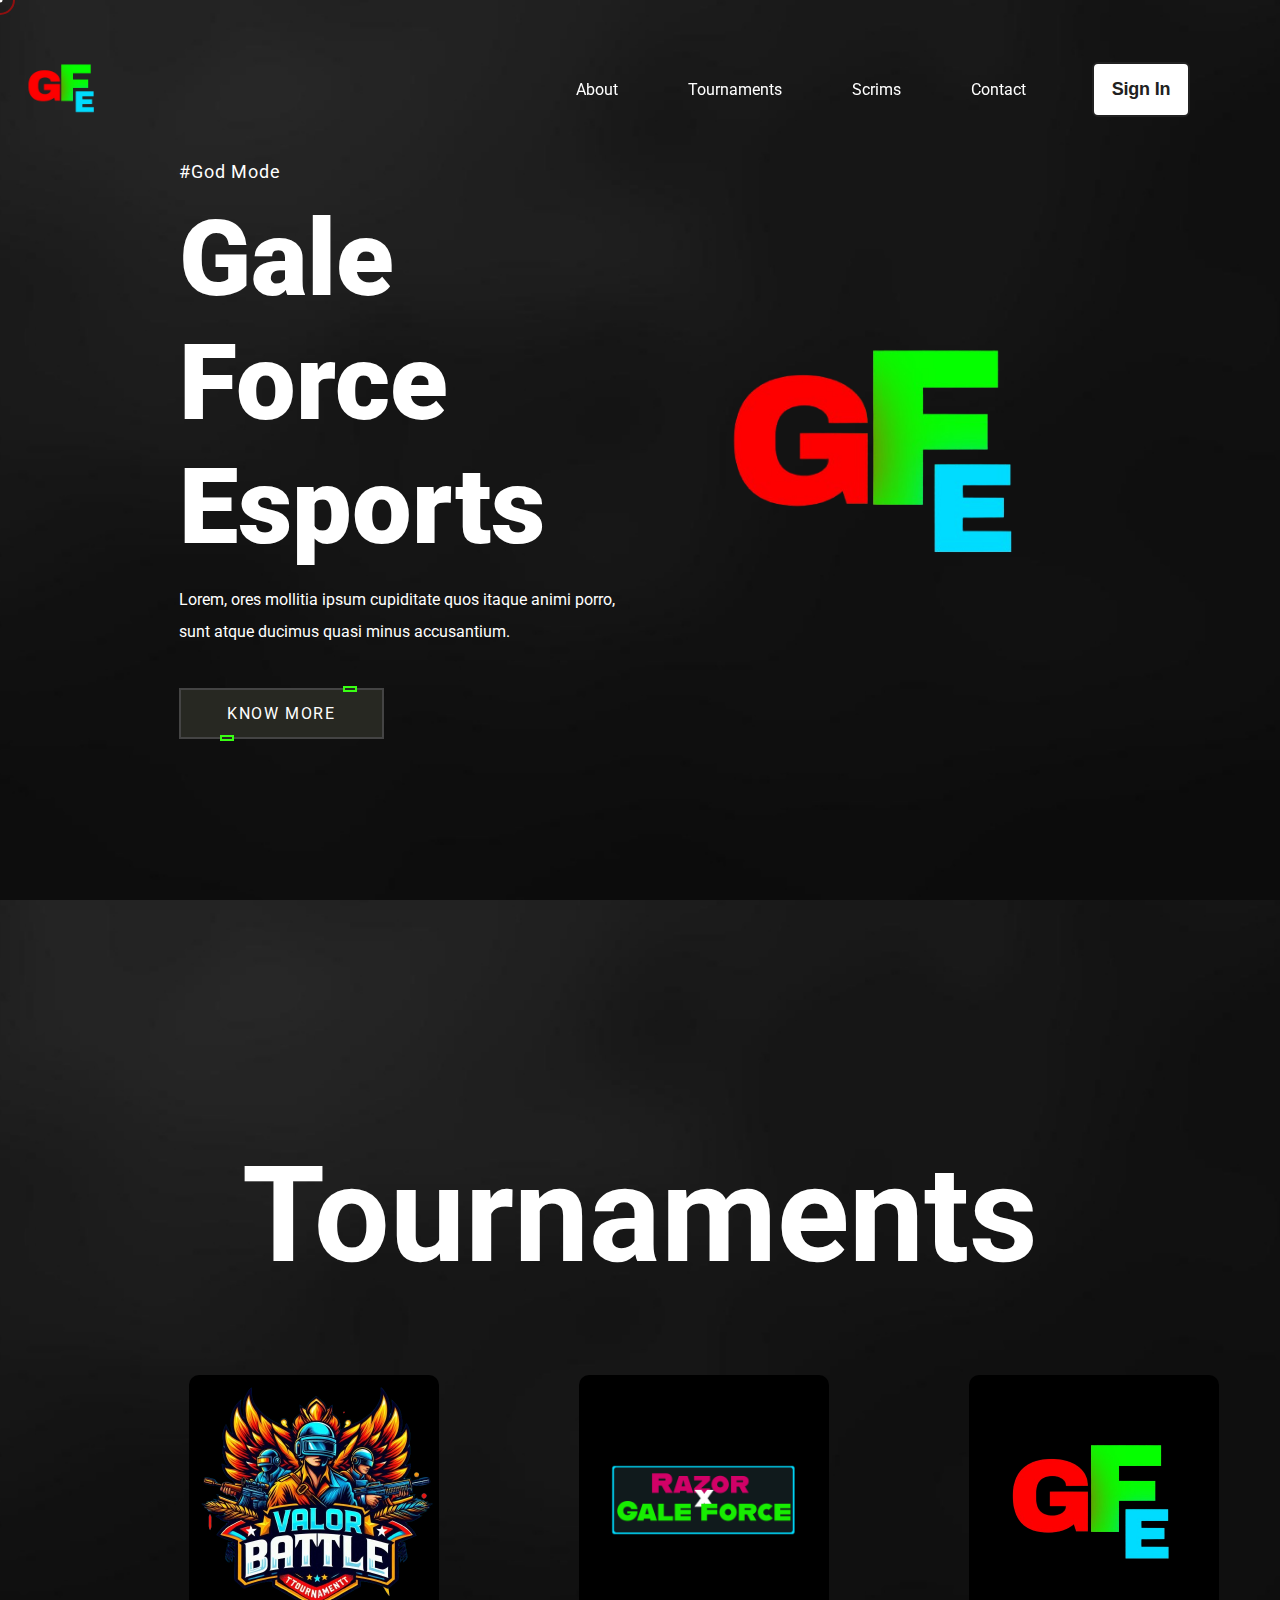
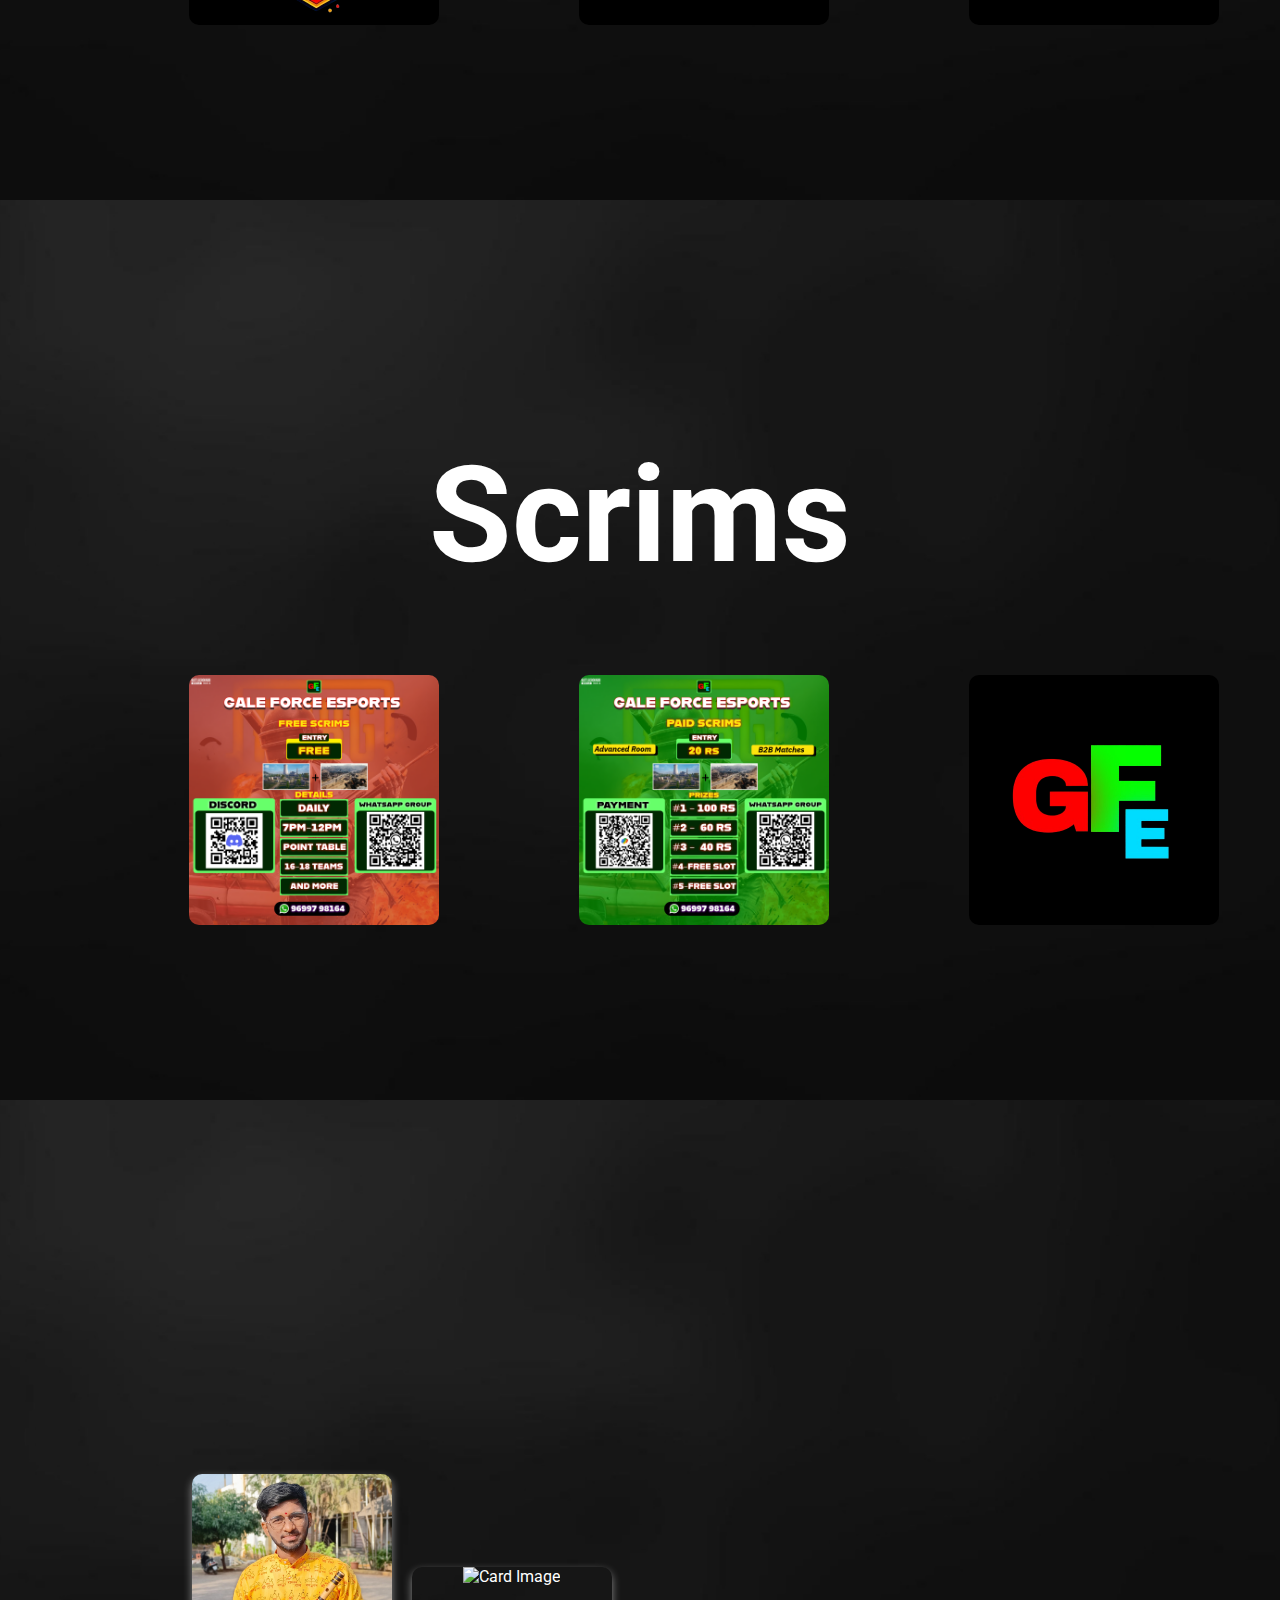
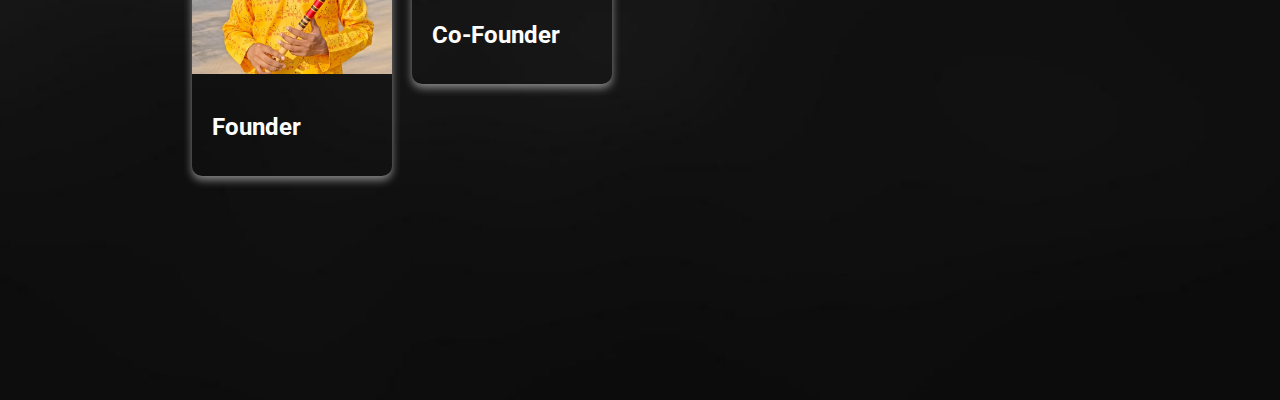
==== galeforce.html @ 9b95a6a1 "first commit" ====
<!DOCTYPE html>
<html>
    <head>
                  
 <meta charset="utf-8">
 <meta name="viewport" content="width=device-width, initial-scale=1">

 <title>Gale Force Esports</title>

 <link rel="stylesheet"  type="text/css"  href="galeforce.css">
 <link rel="stylesheet" href="galeforce.js">

 <!---box icon links-->

 <link rel="stylesheet"
 href="https://unpkg.com/boxicons@latest/css/boxicons.min.css">

<!---remix icon links-->

<link
    href="https://cdn.jsdelivr.net/npm/remixicon@4.3.0/fonts/remixicon.css"
    rel="stylesheet"/>

    <!---Google Fonts links-->
    <link rel="preconnect" href="https://fonts.googleapis.com">
    <link rel="preconnect" href="https://fonts.gstatic.com" crossorigin>
    <link href="https://fonts.googleapis.com/css2?family=Roboto:ital,wght@0,100;0,300;0,400;0,500;0,700;0,900;1,100;1,300;1,400;1,500;1,700;1,900&display=swap" rel="stylesheet">
    
    <style>
        @keyframes appear{
            from{
                opacity: 0;
                scale: 0.5;
            }

            to{
                opacity: 1;
                scale: 1;
            }

            
        }

        .box1,
        .box2,
        .box3,
        .box4,
        .box5,
        .box6,
        .card
        {
            animation: appear linear;
            animation-timeline: view();
            animation-range: entry 0% cover 40%;
        }
    
    
    </style>


<script>
    function toggleCard(card) {
    const isExpanded = card.classList.contains('expanded');
    
    if (isExpanded) {
        card.classList.remove('expanded');
        card.classList.add('minimized');
    } else {
        // Collapse all cards
        document.querySelectorAll('.card').forEach(c => {
            c.classList.remove('expanded');
            c.classList.add('minimized');
        });
        // Expand the clicked card
        card.classList.remove('minimized');
        card.classList.add('expanded');
    }
}
    
</script>



    </head>
    <body>


        <div id="preloader"></div>

        <!---header-->

        <section class="headop">
            <a href="#" class="logo">
                <img src="gfe.png" alt="">
            </a>


                 <ul class="navlist">

                    <li><a href="#fourth-page">About</a></li>
                    <li><a href="#second-page">Tournaments</a></li>
                    <li><a href="#third-page">Scrims</a></li>
                    <li><a href="#">Contact</a></li>


                 </ul>


               <div class="right-content">

                <a href="#" class="nav-btn">Sign In</a>
                <div class="bx bx-menu" id="menu-icon"></div>

               </div>

            </section>


            <div class="cursor-dot" data-cursor-dot></div>
            <div class="cursor-outline" data-cursor-outline></div>


        <!---hero-->

        <section class="hero">
            <div class="hero-text">
                <h5>#God Mode</h5> 
                <h1>Gale Force Esports</h1>
                <p>Lorem, ores mollitia ipsum cupiditate quos itaque animi porro, sunt atque ducimus quasi minus accusantium.</p>
                
                <div class="main-hero">
                    <a href="#" class="button"><button style="--clr:#39FF14"><span>Know More</span><i></i></button></a>

                </div>
                    
            </div>
                    
            <div class="hero-img">
                <img src="gfe.png" alt="">

            </div>

        </section>



         <!---hero1-->

         

         <section class="hero1" id="second-page">
            <section class="tour-text"> <h1>Tournaments</h1></section>
        
         

            <div class="box-container">
                <div class="box1">
                    
                  </div>

                  <div class="box2">
                    
                  </div>


                  <div class="box3">
                    
                  </div>


                </div>

               
                    
          
                    
        

        </section>



<!---hero2-->

         

<section class="hero1" id="third-page">
    <section class="tour-text"> <h1>Scrims</h1></section>

 

    <div class="box-container">
        <div class="box4">
            
          </div>

          <div class="box5">
            
          </div>


          <div class="box6">
            
          </div>


        </div>

       
            
  
            


</section>




<!---hero3-->

         

<section class="hero1" id="fourth-page">
   
 

   <div class="card-container">

  


    <div class="card minimized" onclick="toggleCard(this)">
        <img src="IMG20240122093736.jpg" alt="Card Image">
        <div class="card-content">
            <div class="card-title">Founder</div>
            <div class="card-description">I am Vighnesh, founder of Gale Force Esports. We organize premier esports tournaments and build a vibrant gaming community. </div>
        </div>
    </div>
    <div class="card minimized" onclick="toggleCard(this)">
        <img src="https://meetjadhav.web.app/image/profile1.png" alt="Card Image">
        <div class="card-content">
            <div class="card-title">Co-Founder</div>
            <div class="card-description">Meet Jadhav, co-founder of Gale Force Esports. We organize premier esports tournaments and build a vibrant gaming community.</div>
        </div>
    </div>
</div>

</section>




   
        

        


</section>





         <!---js links-->
         <script src="galeforce.js"></script>



         <script>
            // JavaScript to reset scroll position to the top on page load
            window.onload = function() {
                window.scrollTo(0, 0);
            };
        </script>
         














         <script>
            var loader = document.getElementById("preloader");
            window.addEventListener("load", function(){
                loader.style.display = "none"
            })
         </script>





    </body>








</html>
---- galeforce.css ----
html{

  scroll-behavior: smooth;
}


* {
  padding: 0;
  margin: 0;
  box-sizing: border-box;
  list-style: none;
  text-decoration: none;
  font-family: "Roboto", sans-serif;
}

:root {
  --bg-color: #0c0c0c;
  --text-color: #fff;
  --main-color: #ae8957;
  --big-font: 6.6rem;
  --p-font: 1rem;
}

body {
  background: var(--bg-color);
  color: var(--text-color);
  overflow-x: hidden;
}

.headop {
  position: fixed;
  width: 100%;
  top: 0;
  right: 0;
  z-index: 1000;
  padding: 35px 7%;
  display: flex;
  align-items: center;
  justify-content: space-between;
  transition: all .50s ease;
}


.logo img {
  width: 25%;
  height: auto;
  margin-left: -80px;
}

.navlist {
  display: flex;
}

.navlist a {
  display: inline-block;
  margin: 0 35px;
  color: var(--text-color);
  font-size: var(--p-font);
  transition: all .6 ease;
}

.navlist a:hover {
  color: var(--main-color);
}

.right-content {
  display: flex;
  align-items: center;
}

.nav-btn {
  background: #fff;
  backface-visibility: hidden;
  border-radius: .375rem;
  border-style: solid;
  border-width: .125rem;
  box-sizing: border-box;
  color: #212121;
  cursor: pointer;
  display: inline-block;
  font-family: Circular,Helvetica,sans-serif;
  font-size: 1.125rem;
  font-weight: 700;
  letter-spacing: -.01em;
  line-height: 1.3;
  padding: .875rem 1.125rem;
  position: relative;
  text-align: left;
  text-decoration: none;
  transform: translateZ(0) scale(1);
  transition: transform .2s;
  user-select: none;
  -webkit-user-select: none;
  touch-action: manipulation;
}

.nav-btn:not(:disabled):hover {
  transform: scale(1.05);
}

.nav-btn:not(:disabled):hover:active {
  transform: scale(1.05) translateY(.125rem);
}

.nav-btn:focus {
  outline: 0 solid transparent;
}



.nav-btn:focus:before {
  content: "";
  left: calc(-1*.375rem);
  pointer-events: none;
  position: absolute;
  top: calc(-1*.375rem);
  transition: border-radius;
  user-select: none;
}

.nav-btn:focus:not(:focus-visible) {
  outline: 0 solid transparent;
}



.nav-btn:focus:not(:focus-visible):before {
  border-width: 0;
}

#menu-icon {
  font-size: 42px;
  z-index: 10001;
  cursor: pointer;
  margin-left: 25px;
  display: none;
}

section {
  padding: 0 14%;
}

.hero, .hero1 {
  position: relative;
  width: 100%;
  height: 100vh;
  background: url(bg.png);
  background-size: cover;
  background-position: center;
  display: grid;
  grid-template-columns: repeat(2, 1fr);
  align-items: center;
  gap: 2rem;
}

.hero-img img {
  width: 100%;
  height: auto;
  background: fixed;
}

.hero-text h1 {
  font-size: var(--big-font);
  font-weight: 900;
  margin: 15px 0;
}

.hero-text h5 {
  font-size: 18px;
  font-weight: 400;
  letter-spacing: 1px;
}

.hero-text p {
  width: 100%;
  max-width: 620px;
  font-size: var(--p-font);
  font-weight: 400;
  line-height: 32px;
  color: var(--text-color);
  margin-bottom: 40px;
}

.main-hero {
  display: flex;
  align-items: center;
}




.box-container {
  display: flex;
  justify-content: center;
  align-items: center;
  padding-top: 300px;
  gap: 120px;
  height: 100vh;
}



.box1, .box2, .box3 {
  width: 250px;
  height: 250px;
  background-color: rgb(0, 0, 0);
  color: #000;
  border-radius: 10px;
  background-size: cover;
  background-position: center;
  background-repeat: no-repeat;
  display: flex;
  justify-content: center;
  align-items: center;
  margin: 10px;
  transition: transform 0.5s ease, margin 0.3s ease;
  position: relative;
  transform-origin: center center;
}

.box1 {
  background-image: url('VALOR BATTLE LOGO PNG.png');
}

.box2 {
  background-image: url('Razor X GFE logo.png');
}

.box3 {
  background-image: url('gfe.png');
}

.box1::before, .box2::before, .box3::before {
  content: "";
  position: absolute;
  top: -15px;
  left: -15px;
  right: -15px;
  bottom: -15px;
  border-radius: 10px;
  z-index: -1;
  transition: box-shadow 0.3s ease;
  pointer-events: none; /* Ensure it doesn't interfere with interactions */
}

.box1::before {
  box-shadow: 0 0 15px rgba(255, 0, 0, 0.5);
}

.box1:hover::before {
  box-shadow: 0 0 25px rgba(255, 0, 0, 0.8);
}

.box2::before {
  box-shadow: 0 0 15px rgba(0, 255, 30, 0.5);
}

.box2:hover::before {
  box-shadow: 0 0 25px rgba(0, 255, 34, 0.8);
}

.box3::before {
  box-shadow: 0 0 15px rgba(0, 251, 255, 0.5);
}

.box3:hover::before {
  box-shadow: 0 0 25px rgba(0, 251, 255, 0.8);
}

.box1:hover, .box2:hover, .box3:hover {
  transform: scale(1.05); /* Slightly scale up the box */
}









button {
  position: relative;
  background: #444;
  color: #fff;
  text-decoration: none;
  text-transform: uppercase;
  border: none;
  letter-spacing: 0.1rem;
  font-size: 1rem;
  padding: 1rem 3rem;
  transition: 0.2s;
}

button:hover {
  letter-spacing: 0.2rem;
  padding: 1.1rem 3.1rem;
  background: var(--clr);
  color: var(--clr);
  /* box-shadow: 0 0 35px var(--clr); */
  animation: box 3s infinite;
}

button::before {
  content: "";
  position: absolute;
  inset: 2px;
  background: #272822;
}

button span {
  position: relative;
  z-index: 1;
}
button i {
  position: absolute;
  inset: 0;
  display: block;
}

button i::before {
  content: "";
  position: absolute;
  width: 10px;
  height: 2px;
  left: 80%;
  top: -2px;
  border: 2px solid var(--clr);
  background: #272822;
  transition: 0.2s;
}

button:hover i::before {
  width: 15px;
  left: 20%;
  animation: move 3s infinite;
}

button i::after {
  content: "";
  position: absolute;
  width: 10px;
  height: 2px;
  left: 20%;
  bottom: -2px;
  border: 2px solid var(--clr);
  background: #272822;
  transition: 0.2s;
}

button:hover i::after {
  width: 15px;
  left: 80%;
  animation: move 3s infinite;
}

@keyframes move {
  0% {
    transform: translateX(0);
  }
  50% {
    transform: translateX(5px);
  }
  100% {
    transform: translateX(0);
  }
}

@keyframes box {
  0% {
    box-shadow: #27272c;
  }
  50% {
    box-shadow: 0 0 25px var(--clr);
  }
  100% {
    box-shadow: #27272c;
  }
}


.tour-text {
  position: absolute;
  top: 35%; /* Adjust this value to move text slightly upwards or downwards */
  left: 50%;
  transform: translate(-50%, -50%);
  text-align: center;
  font-size: 4.2rem;
  font-weight: 900;
}




.box-container {
  display: flex;
  justify-content: center;
  align-items: center;
  padding-top: 300px;
  gap: 120px;
  height: 100vh;
}



.box4, .box5, .box6 {
  width: 250px;
  height: 250px;
  background-color: rgb(0, 0, 0);
  color: #000;
  border-radius: 10px;
  background-size: cover;
  background-position: center;
  background-repeat: no-repeat;
  display: flex;
  justify-content: center;
  align-items: center;
  margin: 10px;
  transition: transform 0.5s ease, margin 0.3s ease;
  position: relative;
  transform-origin: center center;
}

.box4 {
  background-image: url('FREE\ SCRIMS\ POSTER.png');
}

.box5 {
  background-image: url('PAID\ SCRIMS\ POSTER.png');
}

.box6 {
  background-image: url('gfe.png');
}

.box4::before, .box5::before, .box6::before {
  content: "";
  position: absolute;
  top: -15px;
  left: -15px;
  right: -15px;
  bottom: -15px;
  border-radius: 10px;
  z-index: -1;
  transition: box-shadow 0.3s ease;
  pointer-events: none; /* Ensure it doesn't interfere with interactions */
}

.box4::before {
  box-shadow: 0 0 15px rgba(255, 0, 0, 0.5);
}

.box4:hover::before {
  box-shadow: 0 0 25px rgba(255, 0, 0, 0.8);
}

.box5::before {
  box-shadow: 0 0 15px rgba(0, 255, 30, 0.5);
}

.box5:hover::before {
  box-shadow: 0 0 25px rgba(0, 255, 34, 0.8);
}

.box6::before {
  box-shadow: 0 0 15px rgba(0, 251, 255, 0.5);
}

.box6:hover::before {
  box-shadow: 0 0 25px rgba(0, 251, 255, 0.8);
}

.box4:hover, .box5:hover, .box6:hover {
  transform: scale(1.05); /* Slightly scale up the box */
}



body{
  cursor: none;

}

.cursor-dot{

  width: 5px;
  height: 5px;
  background-color: white;
}


.cursor-outline{

  width: 30px;
  height: 30px;
  border: 2px solid hsla(0, 100%, 50%, 0.5);
}

.cursor-dot,
.cursor-outline { 
  position: fixed;
  top: 0;
  left: 0;
  transform: translate(-50%, -50%);
  border-radius: 50%;
  z-index: 1;
  pointer-events: none;
}

#preloader{
  background: #ff0000 url(aac3638ab48538e7546e22cc25efd566.gif) no-repeat center ;
  background-size: 100%;
  height: 100vh;
  width: 100%;
  position: fixed;
  z-index: 100;
   
}


.card-container{

      
  display: flex;
  justify-content: center;
  align-items: center;
  padding-top: 150px;
  gap: 20px;
  height: 100vh;
}


  .card {
            background-color: rgb(0, 0, 0), .75;
           
            border-radius: 10px;
            border-color: #fff;
            box-shadow: 0 4px 8px rgb(255, 255, 255, 0.5);
            overflow: hidden;
            width: 300px;
            text-align: center;
            transition: all 0.3s ease;
            cursor: pointer;
        }

        .card img {
            width: 100%;
            height: auto;
            transition: all 0.3s ease;
        }

        .card-title {
            font-size: 24px;
            font-weight: bold;
            color: rgb(255, 255, 255);
            margin: 15px 0;
            transition: all 0.3s ease;
        }

        .card-description {
            font-size: 16px;
            color: #555;
            padding: 0 15px 75px;
            display: none;
            transition: all 0.3s ease;
        }

        .card.expanded {
            display: flex;
            flex-direction: row;
            align-items: flex-start;
            width: 600px;
        }

        .card.expanded img {
            width: 40%;
            height: auto;
        }

        .card.expanded .card-title {
            font-size: 32px;
            margin-top: 0;
            margin-bottom: 10px;
        }

        .card.expanded .card-description {
            display: block;
        }

        .card.minimized {
            width: 200px;
            transition: all 0.3s ease;
        }

        .card-content {
            flex-grow: 1;
            padding: 20px;
            text-align: left;
        }
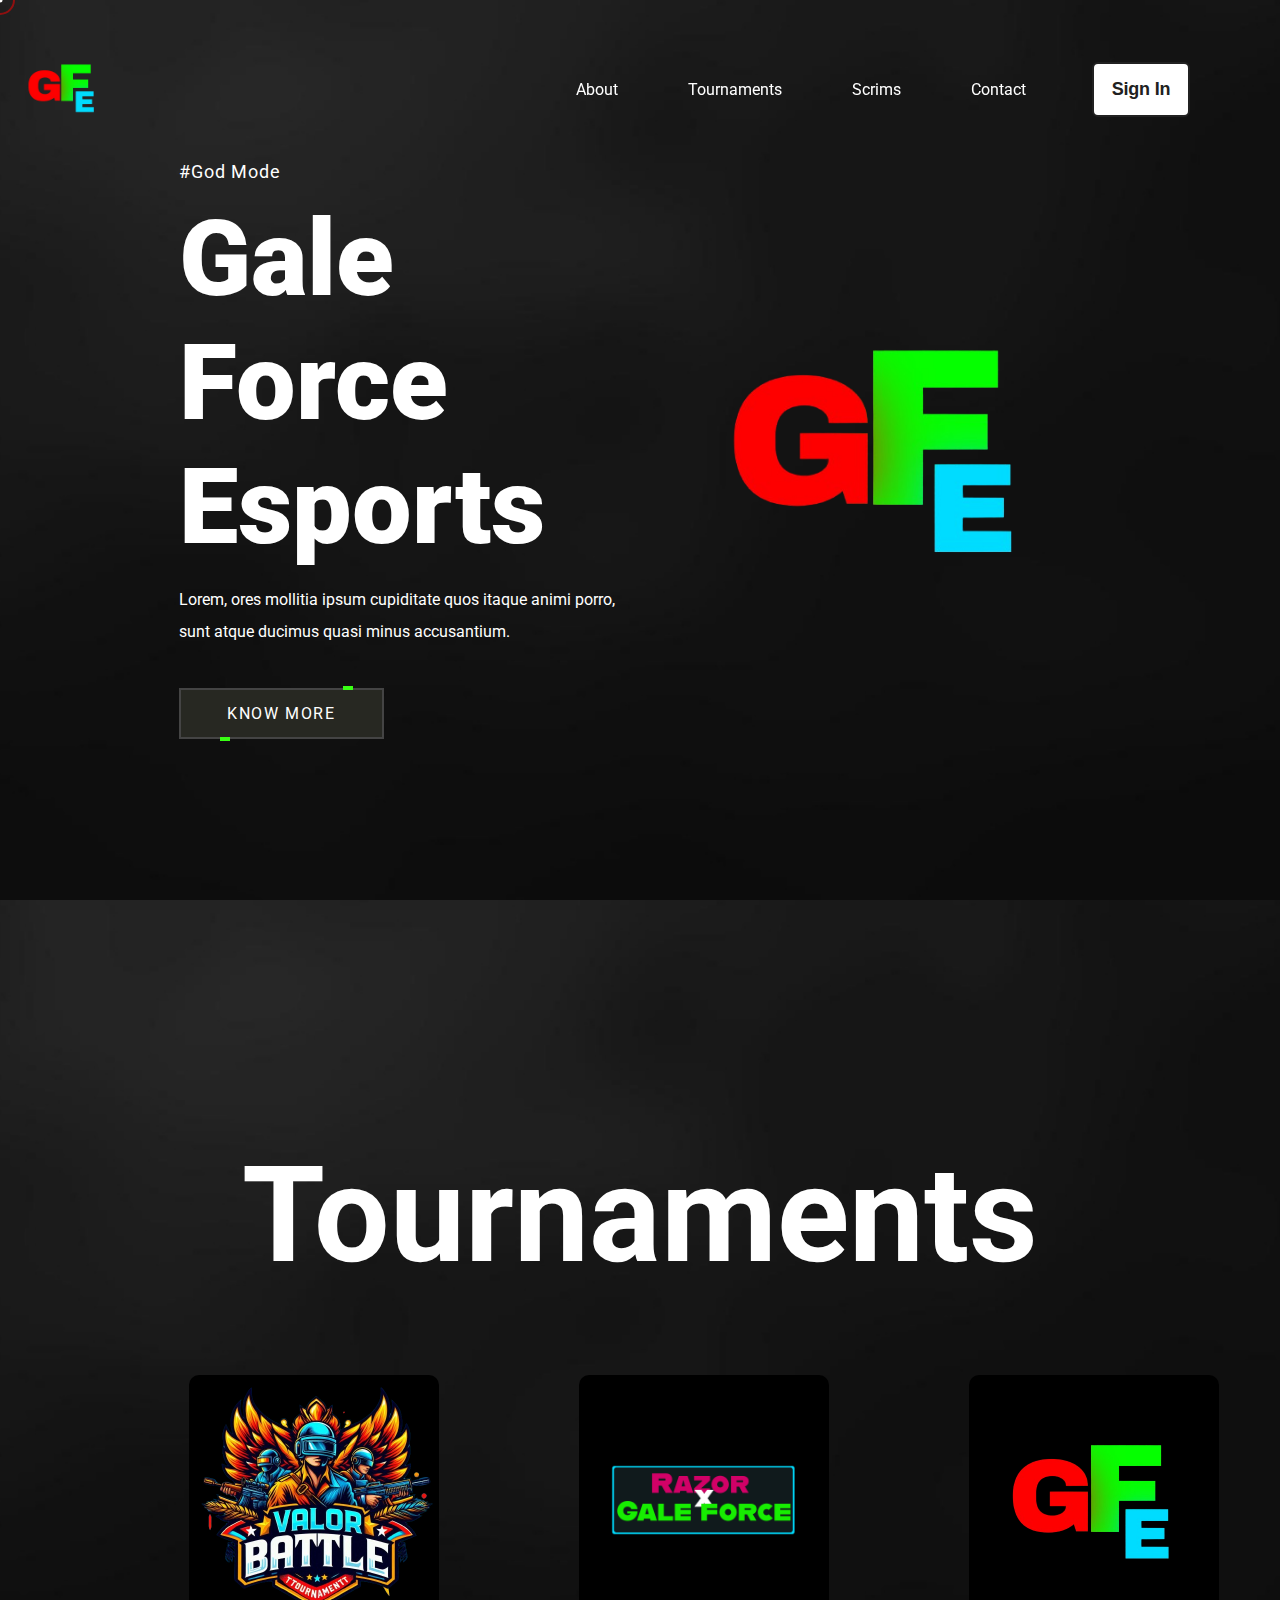
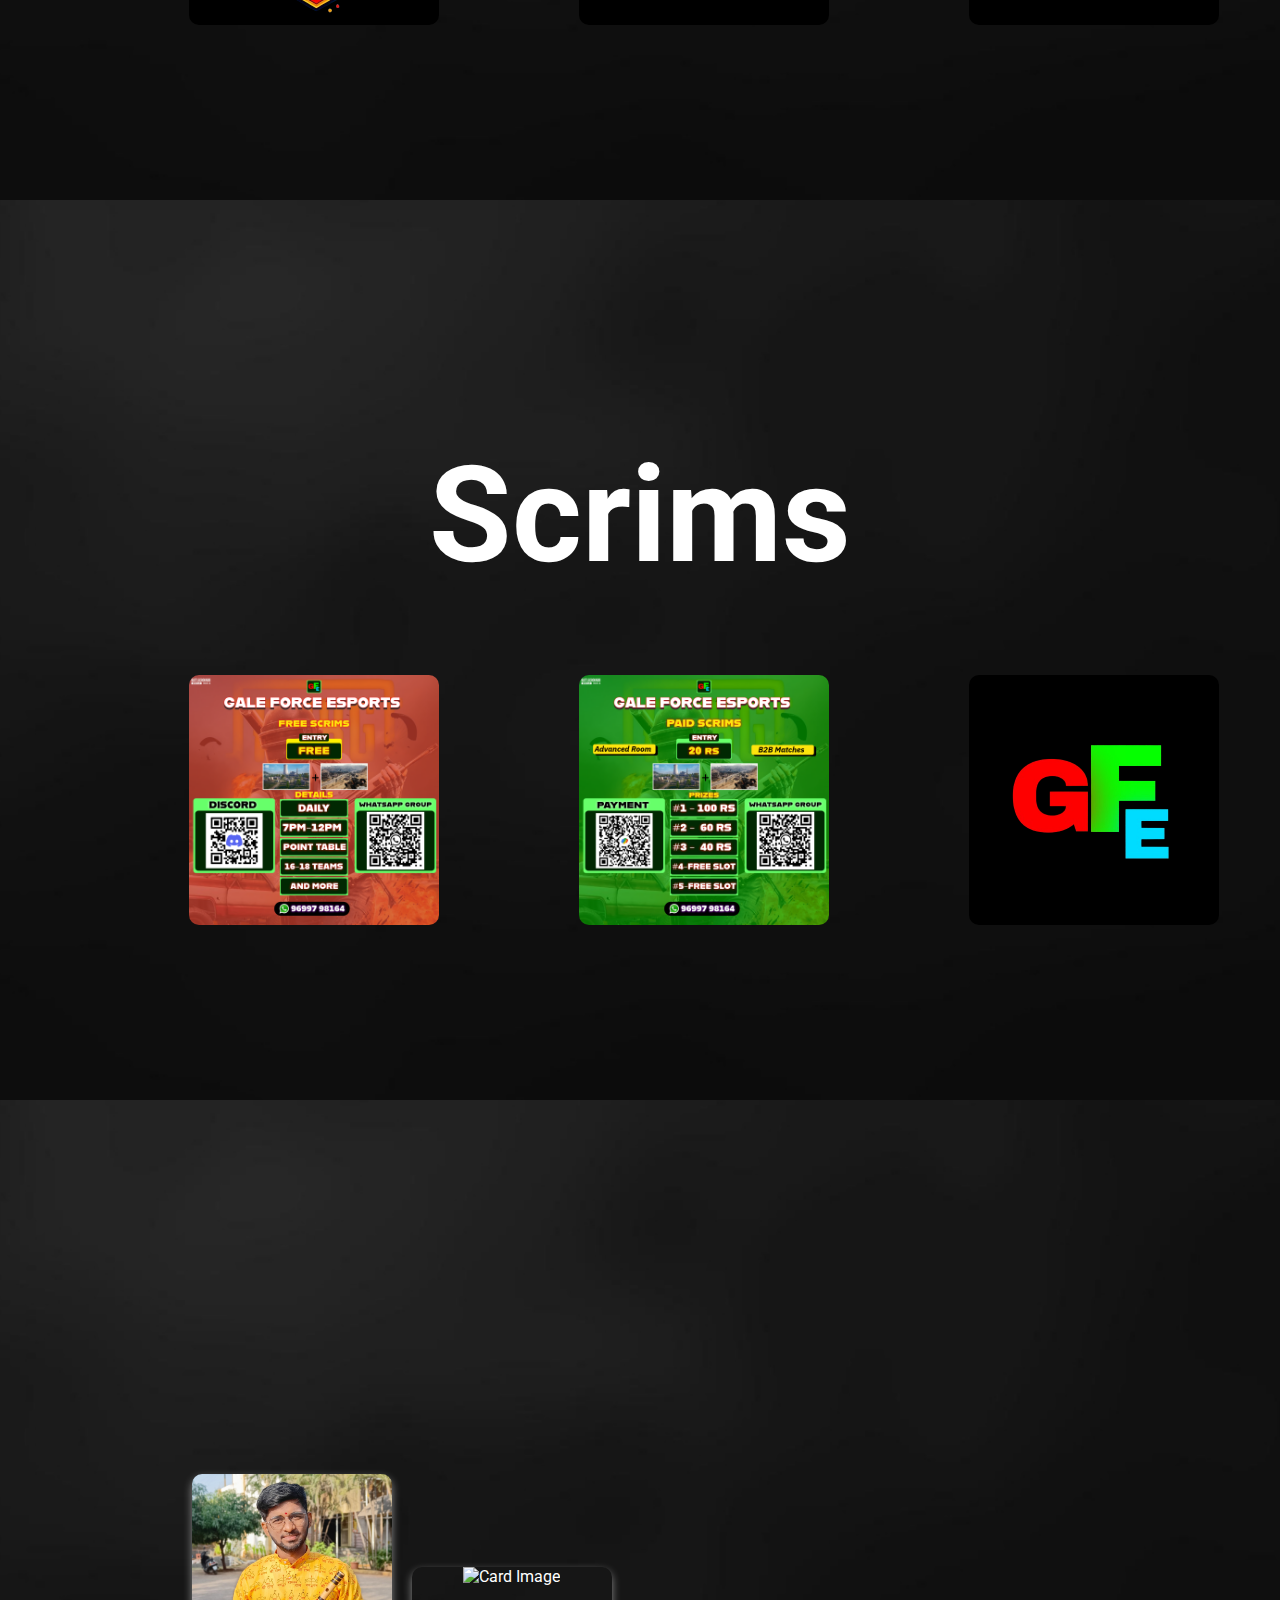
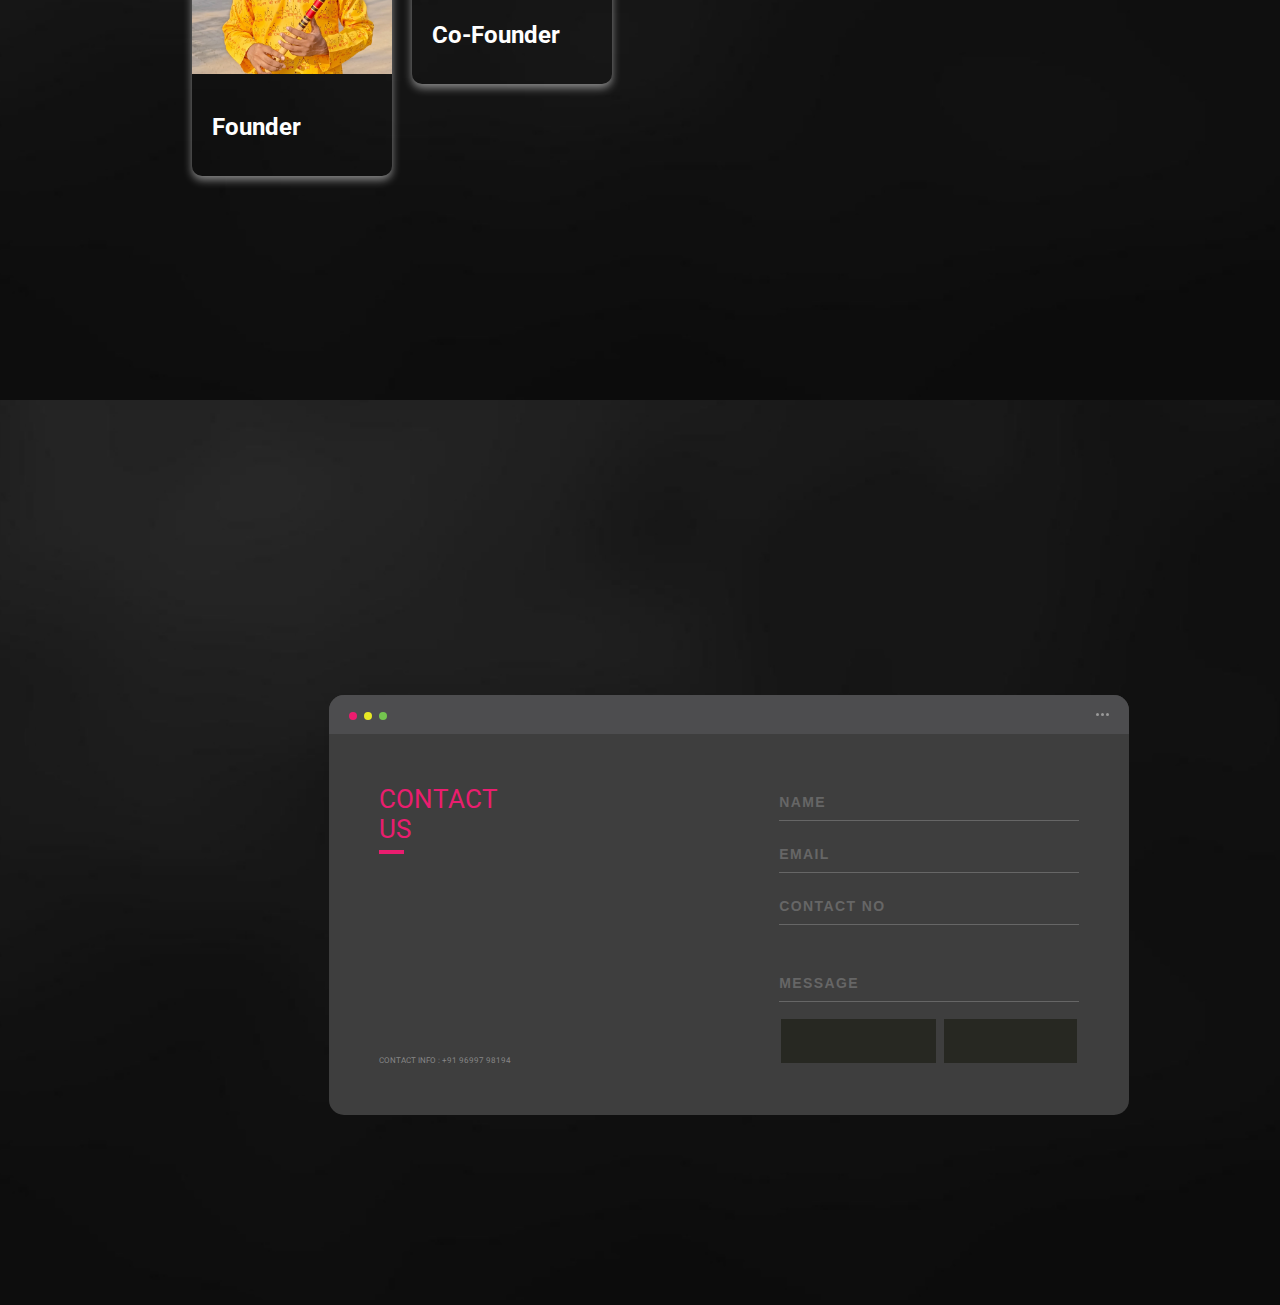
==== commit 5fa21dfa: "contact us added" ====
--- a/galeforce.html
+++ b/galeforce.html
@@ -100,7 +100,7 @@
                     <li><a href="#fourth-page">About</a></li>
                     <li><a href="#second-page">Tournaments</a></li>
                     <li><a href="#third-page">Scrims</a></li>
-                    <li><a href="#">Contact</a></li>
+                    <li><a href="#fifth-page">Contact</a></li>
 
 
                  </ul>
@@ -251,6 +251,77 @@
 
 
 
+<!---hero4-->
+
+         
+
+<section class="hero1" id="fifth-page">
+   
+    <div class="background">
+        <div class="container-contact-us">
+          <div class="screen">
+            <div class="screen-header">
+              <div class="screen-header-left">
+                <div class="screen-header-button close"></div>
+                <div class="screen-header-button maximize"></div>
+                <div class="screen-header-button minimize"></div>
+              </div>
+              <div class="screen-header-right">
+                <div class="screen-header-ellipsis"></div>
+                <div class="screen-header-ellipsis"></div>
+                <div class="screen-header-ellipsis"></div>
+              </div>
+            </div>
+            <div class="screen-body">
+              <div class="screen-body-item left">
+                <div class="app-title">
+                  <span>CONTACT</span>
+                  <span>US</span>
+                </div>
+                <div class="app-contact">CONTACT INFO : +91 96997 98194
+
+                </div>
+              </div>
+              <div class="screen-body-item">
+                <div class="app-form">
+                  <div class="app-form-group">
+                    <input class="app-form-control" placeholder="NAME" value="">
+                  </div>
+                  <div class="app-form-group">
+                    <input class="app-form-control" placeholder="EMAIL">
+                  </div>
+                  <div class="app-form-group">
+                    <input class="app-form-control" placeholder="CONTACT NO">
+                  </div>
+                  <div class="app-form-group message">
+                    <input class="app-form-control" placeholder="MESSAGE">
+                  </div>
+                  <div class="app-form-group buttons">
+                    <button class="app-form-button">CANCEL</button>
+                    <button class="app-form-button">SEND</button>
+                  </div>
+                </div>
+              </div>
+            </div>
+          </div>
+          <div class="credits">
+           
+            <a class="credits-link" href="" target="_blank">
+              <svg class="dribbble" viewBox="0 0 200 200">
+                <g stroke="#ffffff" fill="none">
+                  
+                  
+              </svg>
+             
+            </a>
+          </div>
+        </div>
+      </div>
+      
+ 
+ </section>
+
+
    
         
 
--- a/galeforce.css
+++ b/galeforce.css
@@ -498,7 +498,7 @@
 }
 
 .cursor-dot,
-.cursor-outline { 
+.cursor-outline {
   position: fixed;
   top: 0;
   left: 0;
@@ -515,13 +515,13 @@
   width: 100%;
   position: fixed;
   z-index: 100;
-   
+
 }
 
 
 .card-container{
 
-      
+
   display: flex;
   justify-content: center;
   align-items: center;
@@ -533,7 +533,7 @@
 
   .card {
             background-color: rgb(0, 0, 0), .75;
-           
+
             border-radius: 10px;
             border-color: #fff;
             box-shadow: 0 4px 8px rgb(255, 255, 255, 0.5);
@@ -542,6 +542,7 @@
             text-align: center;
             transition: all 0.3s ease;
             cursor: pointer;
+            
         }
 
         .card img {
@@ -597,6 +598,261 @@
             flex-grow: 1;
             padding: 20px;
             text-align: left;
-        } 
-
-       +        }
+
+
+       
+
+       .whatsapp-btn{
+        width: 50%;
+        height: auto;
+       }
+
+       .instagram-btn{
+        width: 35%;
+        height: auto;
+       }
+
+
+    /* Contact Us Form */
+
+
+       .container-contact-us {
+        flex: 0 1 700px;
+        margin: auto;
+        padding: 150px;
+        margin-top: 150px;
+      }
+      
+      .screen {
+        position: relative;
+        width: 800px;
+        align-items: center;
+        background: #3e3e3e;
+        border-radius: 15px;
+        resize: both;
+      }
+      
+      .screen:after {
+        content: '';
+        display: block;
+        position: absolute;
+        top: 0;
+        left: 20px;
+        right: 20px;
+        bottom: 0;
+        border-radius: 15px;
+        box-shadow: 0 20px 40px rgba(0, 0, 0, .4);
+        z-index: -1;
+      }
+      
+      .screen-header {
+        display: flex;
+        align-items: center;
+        padding: 10px 20px;
+        background: #4d4d4f;
+        border-top-left-radius: 15px;
+        border-top-right-radius: 15px;
+      }
+      
+      .screen-header-left {
+        margin-right: auto;
+      }
+      
+      .screen-header-button {
+        display: inline-block;
+        width: 8px;
+        height: 8px;
+        margin-right: 3px;
+        border-radius: 8px;
+        background: white;
+      }
+      
+      .screen-header-button.close {
+        background: #ed1c6f;
+      }
+      
+      .screen-header-button.maximize {
+        background: #e8e925;
+      }
+      
+      .screen-header-button.minimize {
+        background: #74c54f;
+      }
+      
+      .screen-header-right {
+        display: flex;
+      }
+      
+      .screen-header-ellipsis {
+        width: 3px;
+        height: 3px;
+        margin-left: 2px;
+        border-radius: 8px;
+        background: #999;
+      }
+      
+      .screen-body {
+        display: flex;
+        resize: both;
+      }
+      
+      .screen-body-item {
+        flex: 1;
+        padding: 50px;
+      }
+      
+      .screen-body-item.left {
+        display: flex;
+        flex-direction: column;
+      }
+      
+      .app-title {
+        display: flex;
+        flex-direction: column;
+        position: relative;
+        color: #ea1d6f;
+        font-size: 26px;
+      }
+      
+      .app-title:after {
+        content: '';
+        display: block;
+        position: absolute;
+        left: 0;
+        bottom: -10px;
+        width: 25px;
+        height: 4px;
+        background: #ea1d6f;
+      }
+      
+      .app-contact {
+        margin-top: auto;
+        font-size: 8px;
+        color: #888;
+      }
+      
+      .app-form-group {
+        margin-bottom: 15px;
+      }
+      
+      .app-form-group.message {
+        margin-top: 40px;
+      }
+      
+      .app-form-group.buttons {
+        margin-bottom: 0;
+        text-align: right;
+      }
+      
+      .app-form-control {
+        width: 100%;
+        padding: 10px 0;
+        background: none;
+        border: none;
+        border-bottom: 1px solid #666;
+        color: #ddd;
+        font-size: 14px;
+        text-transform: uppercase;
+        outline: none;
+        transition: border-color .2s;
+      }
+      
+      .app-form-control::placeholder {
+        color: #666;
+      }
+      
+      .app-form-control:focus {
+        border-bottom-color: #ddd;
+      }
+      
+      .app-form-button {
+        background: none;
+        border: none;
+        color: #ea1d6f;
+        font-size: 14px;
+        cursor: pointer;
+        outline: none;
+      }
+      
+      .app-form-button:hover {
+        color: #b9134f;
+      }
+      
+      .credits {
+        display: flex;
+        justify-content: center;
+        align-items: center;
+        margin-top: 20px;
+        color: #ffa4bd;
+        font-family: 'Roboto Condensed', sans-serif;
+        font-size: 16px;
+        font-weight: normal;
+      }
+      
+      .credits-link {
+        display: flex;
+        align-items: center;
+        color: #fff;
+        font-weight: bold;
+        text-decoration: none;
+      }
+      
+      .dribbble {
+        width: 20px;
+        height: 20px;
+        margin: 0 5px;
+      }
+      
+      @media screen and (max-width: 520px) {
+        .screen-body {
+          flex-direction: column;
+        }
+      
+        .screen-body-item.left {
+          margin-bottom: 30px;
+        }
+      
+        .app-title {
+          flex-direction: row;
+        }
+      
+        .app-title span {
+          margin-right: 12px;
+        }
+      
+        .app-title:after {
+          display: none;
+        }
+      }
+      
+      @media screen and (max-width: 600px) {
+        .screen-body {
+          padding: 40px;
+        }
+      
+        .screen-body-item {
+          padding: 0;
+        }
+      }
+      
+
+
+      *, *:before, *:after {
+        box-sizing: border-box;
+        -webkit-font-smoothing: antialiased;
+        -moz-osx-font-smoothing: grayscale;
+      }
+      
+      
+      
+     .button, input {
+        font-family: 'Montserrat', sans-serif;
+        font-weight: 700;
+        letter-spacing: 1.4px;
+      }
+      
+      .background {
+        display: flex;
+        min-height: 100vh;
+      }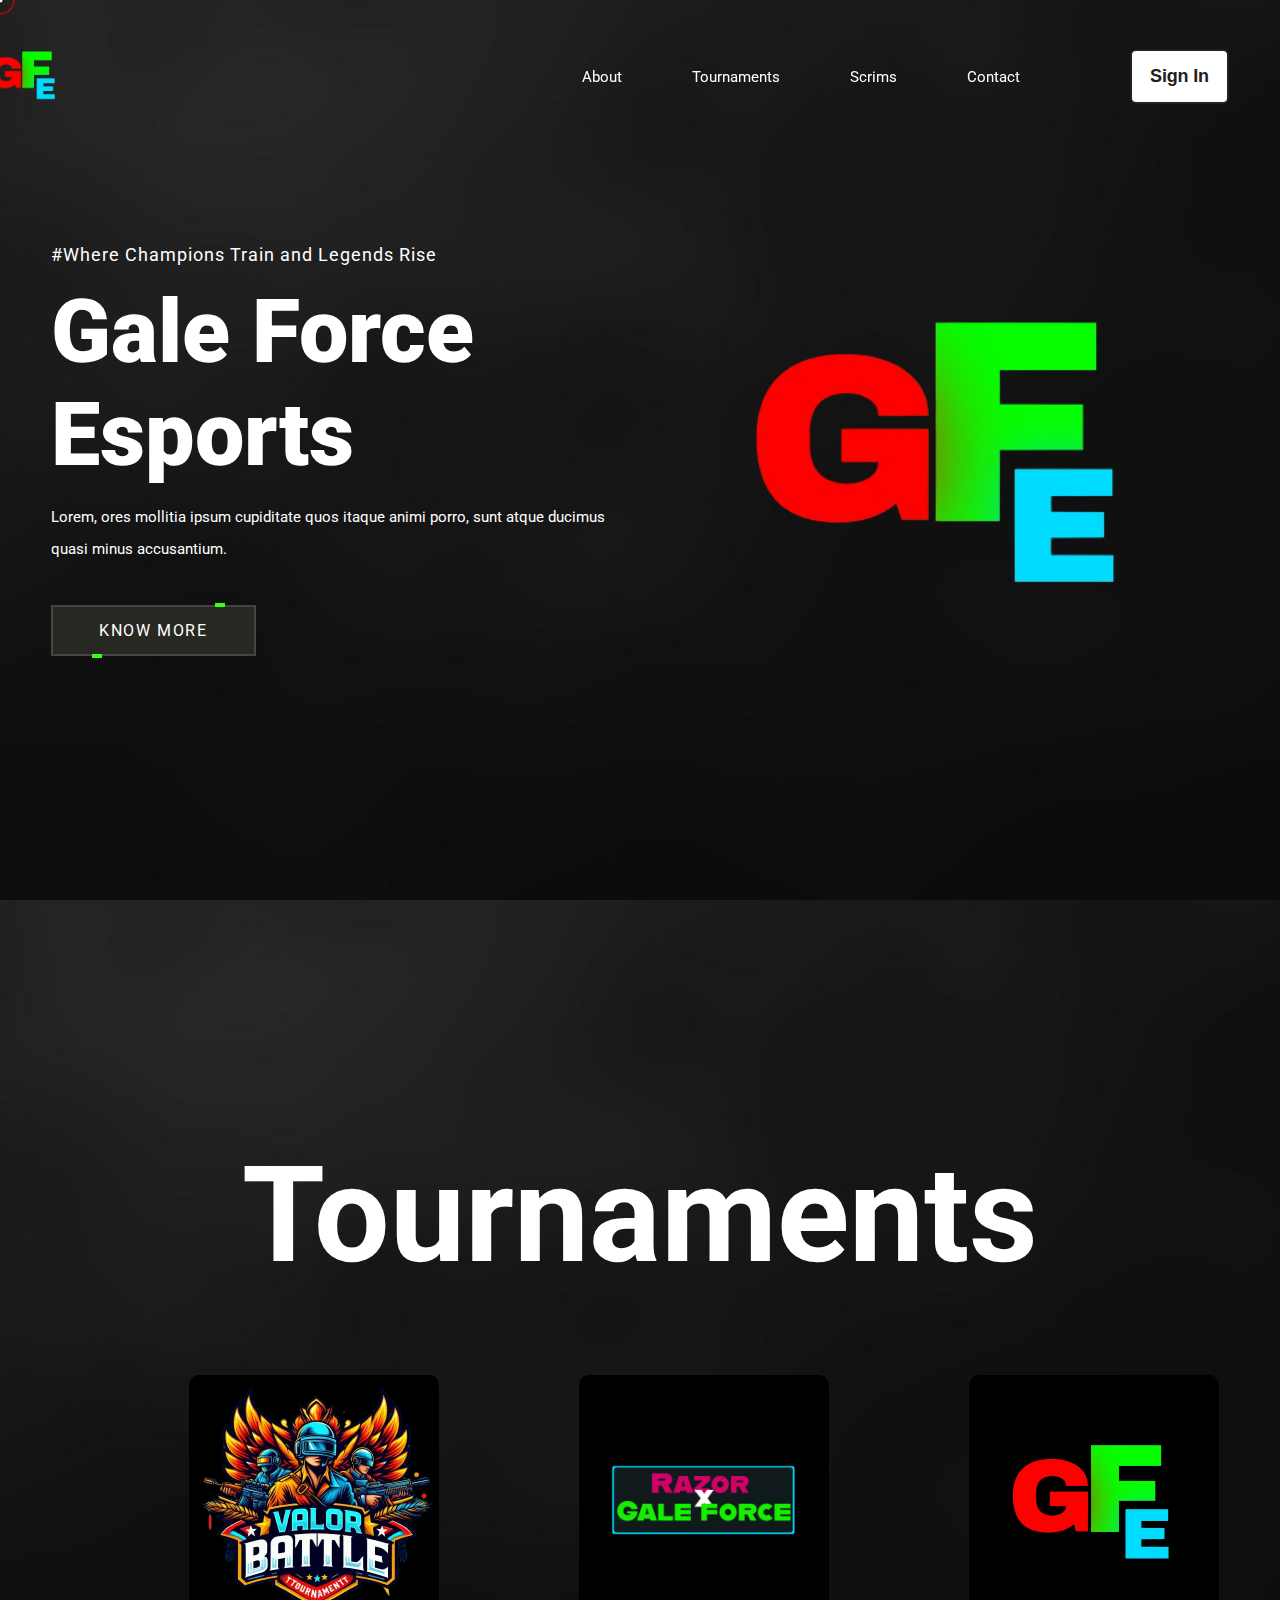
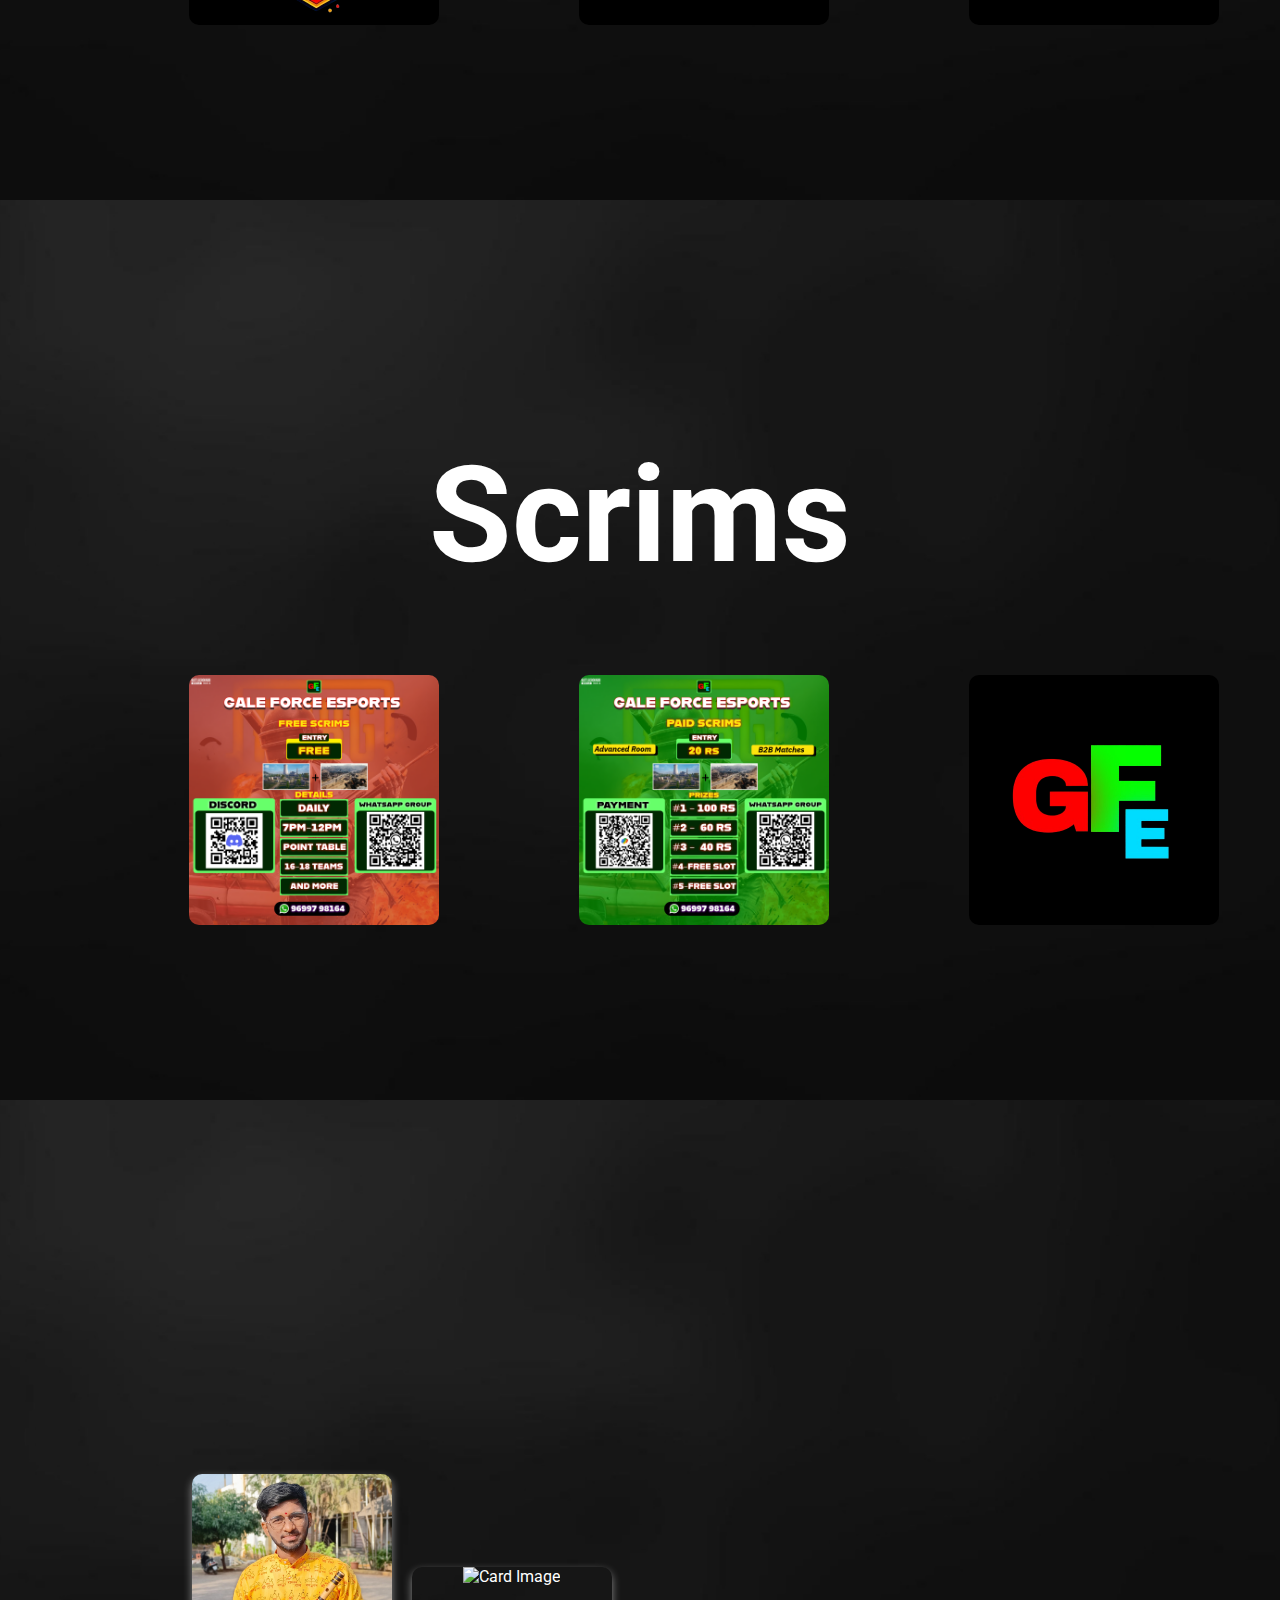
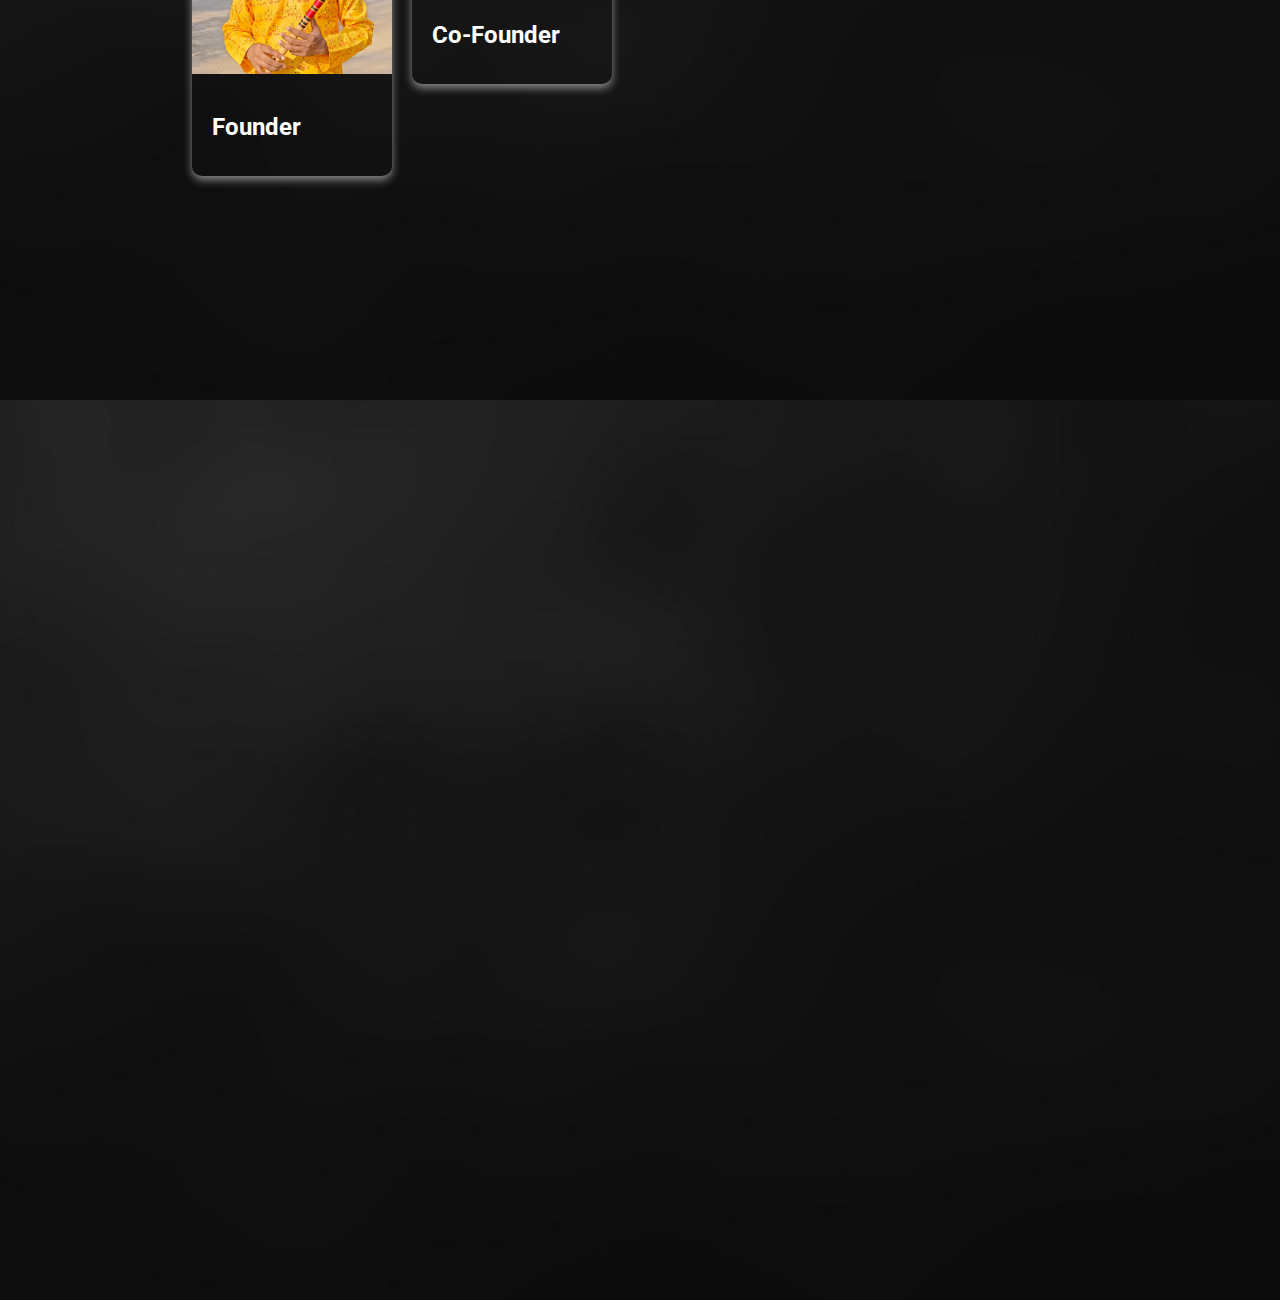
==== commit 68a5ea6a: "responsive" ====
--- a/galeforce.html
+++ b/galeforce.html
@@ -14,6 +14,8 @@
 
  <link rel="stylesheet"
  href="https://unpkg.com/boxicons@latest/css/boxicons.min.css">
+</head>
+
 
 <!---remix icon links-->
 
@@ -85,13 +87,13 @@
     <body>
 
 
-        <div id="preloader"></div>
+       
 
         <!---header-->
 
         <section class="headop">
             <a href="#" class="logo">
-                <img src="gfe.png" alt="">
+                <img src="gfe.png" alt="logo">
             </a>
 
 
@@ -101,6 +103,7 @@
                     <li><a href="#second-page">Tournaments</a></li>
                     <li><a href="#third-page">Scrims</a></li>
                     <li><a href="#fifth-page">Contact</a></li>
+                    
 
 
                  </ul>
@@ -108,8 +111,8 @@
 
                <div class="right-content">
 
-                <a href="#" class="nav-btn">Sign In</a>
-                <div class="bx bx-menu" id="menu-icon"></div>
+                <a href="gfe-login-signup-page.html" class="nav-btn">Sign In</a>
+                <div class="bx-menu" id="menu-icon"></div>
 
                </div>
 
@@ -124,12 +127,12 @@
 
         <section class="hero">
             <div class="hero-text">
-                <h5>#God Mode</h5> 
+                <h5>#Where Champions Train and Legends Rise</h5> 
                 <h1>Gale Force Esports</h1>
                 <p>Lorem, ores mollitia ipsum cupiditate quos itaque animi porro, sunt atque ducimus quasi minus accusantium.</p>
                 
                 <div class="main-hero">
-                    <a href="#" class="button"><button style="--clr:#39FF14"><span>Know More</span><i></i></button></a>
+                    <a href="#second-page" class="button"><button style="--clr:#39FF14"><span>Know More</span><i></i></button></a>
 
                 </div>
                     
@@ -154,16 +157,17 @@
          
 
             <div class="box-container">
-                <div class="box1">
+
+               <a href="valorbattle.html"> <div class="box1">
+                    
+                  </div>  </a> 
+
+                  <div class="box2">
                     
                   </div>
 
-                  <div class="box2">
-                    
-                  </div>
-
-
-                  <div class="box3">
+
+                   <div class="box3">
                     
                   </div>
 
@@ -212,7 +216,7 @@
             
 
 
-</section>
+</section> 
 
 
 
@@ -221,7 +225,7 @@
 
          
 
-<section class="hero1" id="fourth-page">
+ <section class="hero1" id="fourth-page">
    
  
 
@@ -246,7 +250,7 @@
     </div>
 </div>
 
-</section>
+</section> 
 
 
 
@@ -257,69 +261,10 @@
 
 <section class="hero1" id="fifth-page">
    
-    <div class="background">
-        <div class="container-contact-us">
-          <div class="screen">
-            <div class="screen-header">
-              <div class="screen-header-left">
-                <div class="screen-header-button close"></div>
-                <div class="screen-header-button maximize"></div>
-                <div class="screen-header-button minimize"></div>
-              </div>
-              <div class="screen-header-right">
-                <div class="screen-header-ellipsis"></div>
-                <div class="screen-header-ellipsis"></div>
-                <div class="screen-header-ellipsis"></div>
-              </div>
-            </div>
-            <div class="screen-body">
-              <div class="screen-body-item left">
-                <div class="app-title">
-                  <span>CONTACT</span>
-                  <span>US</span>
-                </div>
-                <div class="app-contact">CONTACT INFO : +91 96997 98194
-
-                </div>
-              </div>
-              <div class="screen-body-item">
-                <div class="app-form">
-                  <div class="app-form-group">
-                    <input class="app-form-control" placeholder="NAME" value="">
-                  </div>
-                  <div class="app-form-group">
-                    <input class="app-form-control" placeholder="EMAIL">
-                  </div>
-                  <div class="app-form-group">
-                    <input class="app-form-control" placeholder="CONTACT NO">
-                  </div>
-                  <div class="app-form-group message">
-                    <input class="app-form-control" placeholder="MESSAGE">
-                  </div>
-                  <div class="app-form-group buttons">
-                    <button class="app-form-button">CANCEL</button>
-                    <button class="app-form-button">SEND</button>
-                  </div>
-                </div>
-              </div>
-            </div>
-          </div>
-          <div class="credits">
-           
-            <a class="credits-link" href="" target="_blank">
-              <svg class="dribbble" viewBox="0 0 200 200">
-                <g stroke="#ffffff" fill="none">
-                  
-                  
-              </svg>
-             
-            </a>
-          </div>
-        </div>
-      </div>
+  
       
  
- </section>
+ </section> 
 
 
    
@@ -328,7 +273,7 @@
         
 
 
-</section>
+<!-- </section> -->
 
 
 
@@ -360,12 +305,7 @@
 
 
 
-         <script>
-            var loader = document.getElementById("preloader");
-            window.addEventListener("load", function(){
-                loader.style.display = "none"
-            })
-         </script>
+     
 
 
 
--- a/galeforce.css
+++ b/galeforce.css
@@ -2,6 +2,7 @@
 html{
 
   scroll-behavior: smooth;
+  cursor: none;
 }
 
 
@@ -93,6 +94,7 @@
   user-select: none;
   -webkit-user-select: none;
   touch-action: manipulation;
+  
 }
 
 .nav-btn:not(:disabled):hover {
@@ -135,6 +137,7 @@
   cursor: pointer;
   margin-left: 25px;
   display: none;
+  
 }
 
 section {
@@ -190,14 +193,7 @@
 
 
 
-.box-container {
-  display: flex;
-  justify-content: center;
-  align-items: center;
-  padding-top: 300px;
-  gap: 120px;
-  height: 100vh;
-}
+
 
 
 
@@ -477,10 +473,7 @@
 
 
 
-body{
-  cursor: none;
-
-}
+
 
 .cursor-dot{
 
@@ -508,15 +501,7 @@
   pointer-events: none;
 }
 
-#preloader{
-  background: #ff0000 url(aac3638ab48538e7546e22cc25efd566.gif) no-repeat center ;
-  background-size: 100%;
-  height: 100vh;
-  width: 100%;
-  position: fixed;
-  z-index: 100;
-
-}
+
 
 
 .card-container{
@@ -855,4 +840,334 @@
       .background {
         display: flex;
         min-height: 100vh;
-      }+      }
+
+      .ri-menu-3-line{
+
+        font-size: 2vw ;
+        display: none;
+      }
+
+/* Responsive Work Responsive Work Responsive Work Responsive Work Responsive Work Responsive Work Responsive Work Responsive Work  */
+
+     @media (max-width: 1770px) {
+
+      .headop{
+        padding: 22px 4%;
+      }
+
+      .scroll{
+        right: 4%
+      }
+      
+     }
+
+
+     @media (max-width: 1670px) {
+
+      :root{
+
+        --big-font: 5.5rem;
+        --p-font: 15px;
+      }
+
+
+     }
+
+
+     @media (max-width: 1370px){
+
+      .hero{
+        padding: 0 4%;
+      }
+     }
+
+
+     @media (max-width: 1150px){
+
+     :root{
+         
+      --big-font: 4.6rem;
+
+
+     }
+
+     .button{
+      padding: 10px 23px;
+     }
+
+     }
+
+
+     @media (max-width: 950px){
+
+      #menu-icon{
+        display: block;
+      }
+
+      .navlist{
+        position: absolute;
+        width: 100%;
+        height: 100vh;
+        padding: 100px 50px;
+        top: 0;
+        right: 0;
+        bottom: 0;
+        left: 100%;
+        display: flex;
+        flex-direction: column;
+        backdrop-filter: blur(32px);
+        transition: all .6s ease-in-out;
+      }
+
+      
+
+
+
+      .navlist a{
+        display: block;
+        padding: 0;
+        margin: 0px 0px 25px 0px;
+        font-size: 1.7rem;
+
+      }
+
+      .navlist.open{
+        left: 0;
+
+      }  
+
+      
+
+
+     }
+
+
+     @media (max-width: 920px){
+
+
+      .scroll{
+
+        display: none;
+
+      }
+
+      .hero{
+        grid-template-columns: 1fr;
+        height: auto;
+      }
+      .hero-text{
+        padding-top: 130px;
+      }
+      .hero-img{
+        height: 500px;
+        width: 500px;
+        margin: 0 auto;
+      }
+
+      .hero-img img{
+        width: 100%;
+        height: 100%;
+        object-fit: contain;
+      }
+
+      .logo img{
+
+        position: fixed;
+        height: 100px;
+        width: auto;
+        left: 90px;
+        top: 10px;
+    
+      }
+
+     }
+
+
+
+     @media (max-width: 600px){
+
+      .hero{
+        height: 100vh;
+
+      }
+
+      .hero-img{
+        height: 400px;
+        width: 400px;
+        margin: 0 auto;
+        display: none;
+      }
+       
+      :root{
+        --big-font:4rem;
+
+      }
+
+      .nav-btn{
+
+        background: #fff;
+        backface-visibility: hidden;
+        border-radius: .375rem;
+        border-style: solid;
+        border-width: .125rem;
+        box-sizing: border-box;
+        color: #212121;
+        cursor: pointer;
+        display: inline-block;
+        font-family: Circular,Helvetica,sans-serif;
+        font-size: 0.7rem;
+        font-weight: 500;
+        letter-spacing: -.01em;
+        line-height: 1.3;
+        padding: .875rem 1.125rem;
+        position: relative;
+        text-align: left;
+        text-decoration: none;
+        transform: translateZ(0) scale(1);
+        transition: transform .2s;
+        user-select: none;
+        -webkit-user-select: none;
+        touch-action: manipulation;
+
+
+      }
+
+
+      button {
+        position: relative;
+        background: #444;
+        color: #fff;
+        text-decoration: none;
+        text-transform: uppercase;
+        border: none;
+        letter-spacing: 0.1rem;
+        font-size: 0.7rem;
+        padding: 1rem 3rem;
+        transition: 0.2s;
+      }
+
+      .logo img{
+
+        position: fixed;
+        left: 80px;
+        top: 10px;
+    
+      }
+
+      .hero1{
+        height: 120vh;
+
+      }
+
+
+      .tour-text {
+       
+        position: absolute;
+        top: 100px;
+        text-align: center;
+        font-size: 2rem;
+        font-weight: 700;
+      }
+
+      .box-container {
+        position: absolute;
+        top: -140px;
+        left: 90px;
+        height: 120vh;
+        display: flex;
+        flex-direction: column;
+        justify-content: center;
+        align-items: center;
+        padding-top: 300px;
+        gap: 50px;
+        
+      }
+
+      .box1, .box2, .box3, .box4, .box5, .box6 {
+        width: 150px;
+        height: 150px;
+        background-color: rgb(0, 0, 0);
+        color: #000;
+        border-radius: 10px;
+        background-size: cover;
+        background-position: center;
+        background-repeat: no-repeat;
+        display: flex;
+        justify-content: center;
+        align-items: center;
+        margin: 10px;
+        transition: transform 0.5s ease, margin 0.3s ease;
+        position: relative;
+        transform-origin: center center;
+      }
+
+
+
+      .card-container{
+
+
+        display: flex;
+        flex-direction: column;
+        justify-content: center;
+        align-items: center;
+        padding-top: 150px;
+        gap: 20px;
+        height: 100vh;
+      }
+
+
+      .card {
+
+        
+        
+
+        background-color: rgb(0, 0, 0), .75;
+
+        border-radius: 10px;
+        border-color: #fff;
+        box-shadow: 0 4px 8px rgb(255, 255, 255, 0.5);
+        overflow: hidden;
+        width: 200px;
+        text-align: center;
+        transition: all 0.3s ease;
+        cursor: pointer;
+        
+    }
+      
+
+
+       
+        
+        
+
+      
+     }
+
+
+
+     @media (max-width: 440px){
+
+      :root{
+
+        --big-font: 3.4rem;
+
+
+      }
+
+      .hero-text{
+        font-size: 15px;
+
+      }
+
+      .hero-img{
+        height: 360px;
+        width: 360px;
+        margin: 0 auto;
+      }
+
+     }
+
+
+
+
